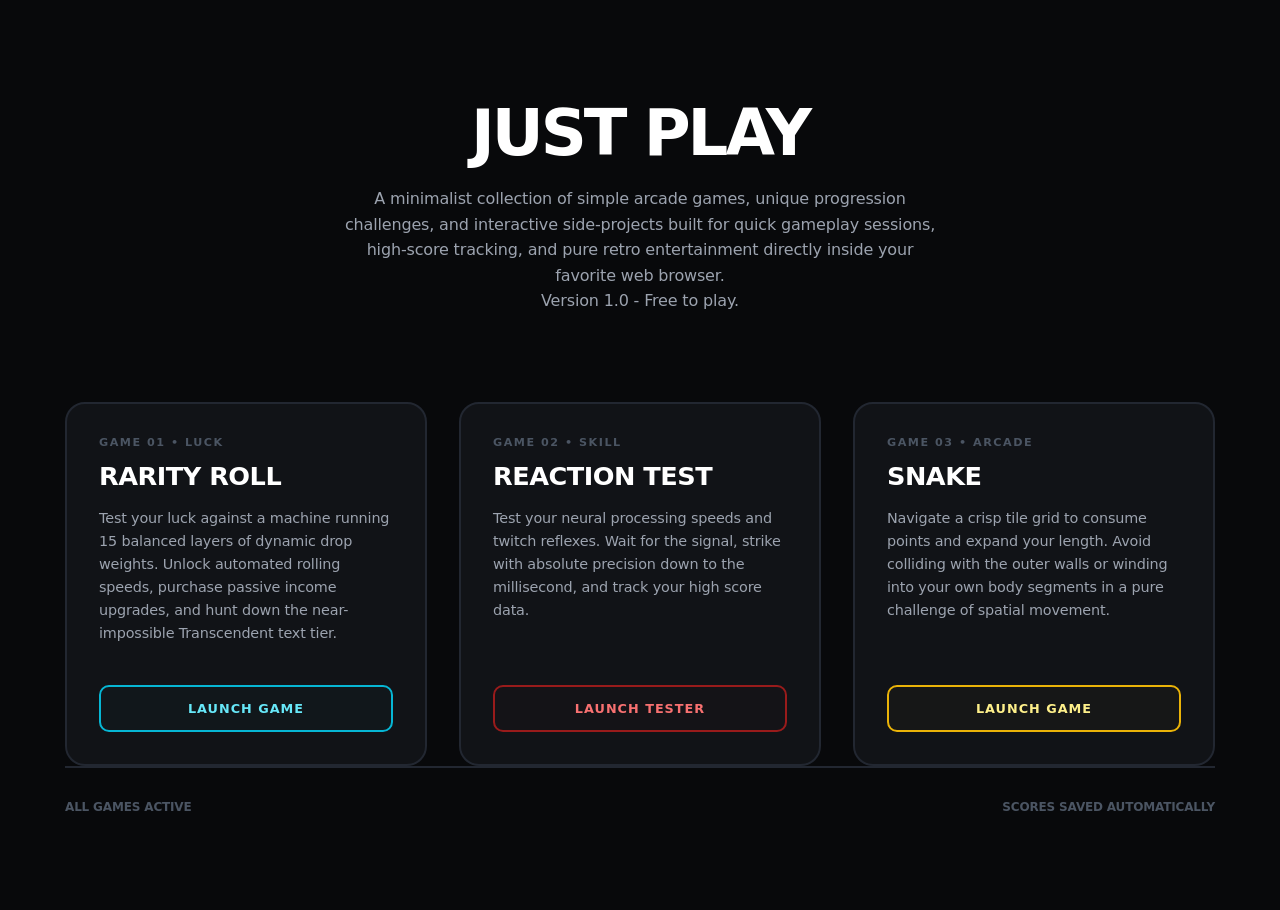
==== index.html @ 229fd8e7 "Add files via upload" ====
<!doctype html>
<html lang="en">
  <head>
    <meta charset="UTF-8" />
    <meta name="viewport" content="width=device-width, initial-scale=1.0" />
    <title>Just Play</title>
    <link rel="stylesheet" href="style.css" />
  </head>
  <body>
    <!-- ARCADE HEADER -->
    <header class="dashboard-header">
      <h1>JUST PLAY</h1>
      <p class="dashboard-subtitle">
        A minimalist collection of simple arcade games, unique progression
        challenges, and interactive side-projects built for quick gameplay
        sessions, high-score tracking, and pure retro entertainment directly
        inside your favorite web browser.
        <br />
        Version 1.0 - Free to play.
      </p>
    </header>

    <!-- 3-COLUMN GAME GRID -->
    <main class="dashboard-grid">
      <!-- GAME 01: RARITY ROLL -->
      <div class="game-launcher-card">
        <div class="card-glow-accent rarity-glow"></div>
        <div class="card-body">
          <div class="card-meta">GAME 01 • LUCK</div>
          <h2 class="card-title">RARITY ROLL</h2>
          <p class="card-description">
            Test your luck against a machine running 15 balanced layers of
            dynamic drop weights. Unlock automated rolling speeds, purchase
            passive income upgrades, and hunt down the near-impossible
            Transcendent text tier.
          </p>
          <a href="Rarity Roll/index.html" class="launch-btn btn-rarity"
            >LAUNCH GAME</a
          >
        </div>
      </div>

      <!-- GAME 02: REACTION TEST -->
      <div class="game-launcher-card">
        <div class="card-glow-accent reaction-glow"></div>
        <div class="card-body">
          <div class="card-meta">GAME 02 • SKILL</div>
          <h2 class="card-title">REACTION TEST</h2>
          <p class="card-description">
            Test your neural processing speeds and twitch reflexes. Wait for the
            signal, strike with absolute precision down to the millisecond, and
            track your high score data.
          </p>
          <a href="Reaction%20Test/index.html" class="launch-btn btn-reaction"
            >LAUNCH TESTER</a
          >
        </div>
      </div>

      <!-- GAME 03: SNAKE -->
      <div class="game-launcher-card">
        <div class="card-glow-accent snake-glow"></div>
        <div class="card-body">
          <div class="card-meta">GAME 03 • ARCADE</div>
          <h2 class="card-title">SNAKE</h2>
          <p class="card-description">
            Navigate a crisp tile grid to consume points and expand your length.
            Avoid colliding with the outer walls or winding into your own body
            segments in a pure challenge of spatial movement.
          </p>
          <a href="Snake%20Game/index.html" class="launch-btn btn-snake"
            >LAUNCH GAME</a
          >
        </div>
      </div>
    </main>

    <!-- CLEAN FOOTER -->
    <footer class="dashboard-footer">
      <div>ALL GAMES ACTIVE</div>
      <div>SCORES SAVED AUTOMATICALLY</div>
    </footer>

    <script src="script.js"></script>
  </body>
</html>
---- style.css ----
/* ==========================================================================
   1. CORE DESIGN VARIABLES & PREMIUM PALETTE
   ========================================================================== */
:root {
  --bg-color: #08090b; /* Slightly deeper black for maximum contrast */
  --card-bg: #111317; /* Clean charcoal card base */
  --panel-bg: #16191f; /* Richer container background */
  --border-color: #222731; /* Subtle structural framing lines */
  --text-primary: #ffffff; /* Pure white for crisp headings */
  --text-secondary: #9ca3af; /* Soft slate for descriptions */
  --text-muted: #4b5563; /* Muted iron for tags and labels */
}

/* ==========================================================================
   2. GLOBAL BASE & RESET
   ========================================================================== */
* {
  margin: 0;
  padding: 0;
  box-sizing: border-box;
  font-family:
    system-ui,
    -apple-system,
    BlinkMacSystemFont,
    "Segoe UI",
    Roboto,
    sans-serif;
}

body {
  background-color: var(--bg-color);
  color: var(--text-primary);
  padding: 6rem 2rem; /* Added breathing room at the top */
  display: flex;
  flex-direction: column;
  align-items: center;
  min-height: 100vh;
  letter-spacing: -0.01em;
}

/* ==========================================================================
   3. CLEAN UPGRADED ARCADE HEADER (No Stats Bar)
   ========================================================================== */
.dashboard-header {
  text-align: center;
  margin-bottom: 5rem; /* Pushes grid down elegantly */
  display: flex;
  flex-direction: column;
  align-items: center;
}

.dashboard-header h1 {
  font-size: 4rem; /* Slightly larger, bolder presence */
  font-weight: 900;
  letter-spacing: -3px; /* Tighter, cleaner kerning */
  color: var(--text-primary);
  text-transform: uppercase;
  margin-bottom: 1rem;
}

.dashboard-subtitle {
  font-size: 1rem;
  color: var(--text-secondary);
  line-height: 1.6;
  padding-bottom: 0.5rem;
  max-width: 600px; /* Gently widened to balance the 31-word layout */
}

/* ==========================================================================
   4. THREE-COLUMN GAME MATRIX
   ========================================================================== */
.dashboard-grid {
  width: 100%;
  max-width: 1150px;
  margin: 0 auto;
  display: grid;
  grid-template-columns: repeat(3, 1fr);
  gap: 2rem; /* Increased spacing to let cards breathe */
  justify-content: center;
}

/* Adaptive mobile layout collapse */
@media (max-width: 950px) {
  .dashboard-grid {
    grid-template-columns: 1fr;
    max-width: 450px;
  }
}

/* ==========================================================================
   5. GAME CARD UPGRADES & INTERACTIVE GLOWS
   ========================================================================== */
.game-launcher-card {
  background-color: var(--card-bg);
  border: 2px solid var(--border-color); /* Sleeker 2px border */
  border-radius: 20px; /* Smoother corner radius */
  position: relative;
  overflow: hidden;
  display: flex;
  flex-direction: column;
  /* Premium cubic-bezier transition for snappy physical pop */
  transition:
    transform 0.4s cubic-bezier(0.25, 1, 0.5, 1),
    border-color 0.3s ease,
    box-shadow 0.4s ease;
}

/* Interactive Card Focus / Hover States */
.game-launcher-card:hover {
  transform: translateY(-6px); /* Clean floating lift */
  border-color: var(--text-secondary);
  box-shadow: 0 20px 40px rgba(0, 0, 0, 0.4);
}

.card-body {
  padding: 2rem; /* Amplified inner padding */
  display: flex;
  flex-direction: column;
  height: 100%;
  position: relative;
  z-index: 2;
}

.card-meta {
  font-size: 0.7rem;
  font-weight: 800;
  color: var(--text-muted);
  letter-spacing: 1.5px; /* Wide tracked meta text */
  margin-bottom: 0.75rem;
}

.card-title {
  font-size: 1.6rem;
  font-weight: 800;
  color: var(--text-primary);
  margin-bottom: 1rem;
  letter-spacing: -0.5px;
}

.card-description {
  font-size: 0.9rem;
  line-height: 1.6;
  color: var(--text-secondary);
  margin-bottom: 2.5rem;
  flex-grow: 1;
}

/* ==========================================================================
   6. PREMIUM ACTION LAUNCH BUTTONS
   ========================================================================== */
.launch-btn {
  display: block;
  text-align: center;
  text-decoration: none;
  padding: 14px;
  border-radius: 10px;
  font-size: 0.8rem;
  font-weight: 800;
  letter-spacing: 1px;
  text-transform: uppercase;
  transition: all 0.25s cubic-bezier(0.25, 1, 0.5, 1);
}

/* --- Cyan Accents (Rarity Roll) --- */
.btn-rarity {
  border: 2px solid #06b6d4;
  color: #67e8f9;
  background: rgba(6, 182, 212, 0.02);
}
.btn-rarity:hover {
  background: #06b6d4;
  color: #000000;
  box-shadow: 0 0 25px rgba(6, 182, 212, 0.35);
}

/* --- Red Accents (Reaction Test) --- */
.btn-reaction {
  border: 2px solid #991b1b;
  color: #f87171;
  background: rgba(153, 27, 27, 0.02);
}
.btn-reaction:hover {
  background: #991b1b;
  color: #ffffff;
  box-shadow: 0 0 25px rgba(153, 27, 27, 0.4);
}

/* --- Gold Accents (Snake) --- */
.btn-snake {
  border: 2px solid #eab308;
  color: #fef08a;
  background: rgba(234, 179, 8, 0.02);
}
.btn-snake:hover {
  background: #eab308;
  color: #000000;
  box-shadow: 0 0 25px rgba(234, 179, 8, 0.35);
}

/* ==========================================================================
   7. BACKDROP GLOW INJECTIONS
   ========================================================================== */
.card-glow-accent {
  position: absolute;
  top: -50%;
  left: -50%;
  width: 200%;
  height: 200%;
  pointer-events: none;
  transition: background 0.4s ease;
  z-index: 1;
}

/* Gentle radial ambient glow on hover */
.game-launcher-card:hover .rarity-glow {
  background: radial-gradient(
    circle at center,
    rgba(6, 182, 212, 0.06) 0%,
    transparent 60%
  );
}
.game-launcher-card:hover .reaction-glow {
  background: radial-gradient(
    circle at center,
    rgba(153, 27, 27, 0.09) 0%,
    transparent 60%
  );
}
.game-launcher-card:hover .snake-glow {
  background: radial-gradient(
    circle at center,
    rgba(234, 179, 8, 0.06) 0%,
    transparent 60%
  );
}

/* ==========================================================================
   8. CLEAN DISCRETE FOOTER
   ========================================================================== */
.dashboard-footer {
  width: 100%;
  max-width: 1150px;
  display: flex;
  justify-content: space-between;
  font-size: 0.75rem;
  font-weight: 700;
  color: var(--text-muted);
  border-top: 2px solid var(--border-color);
  padding-top: 2rem;
  margin-top: auto;
}
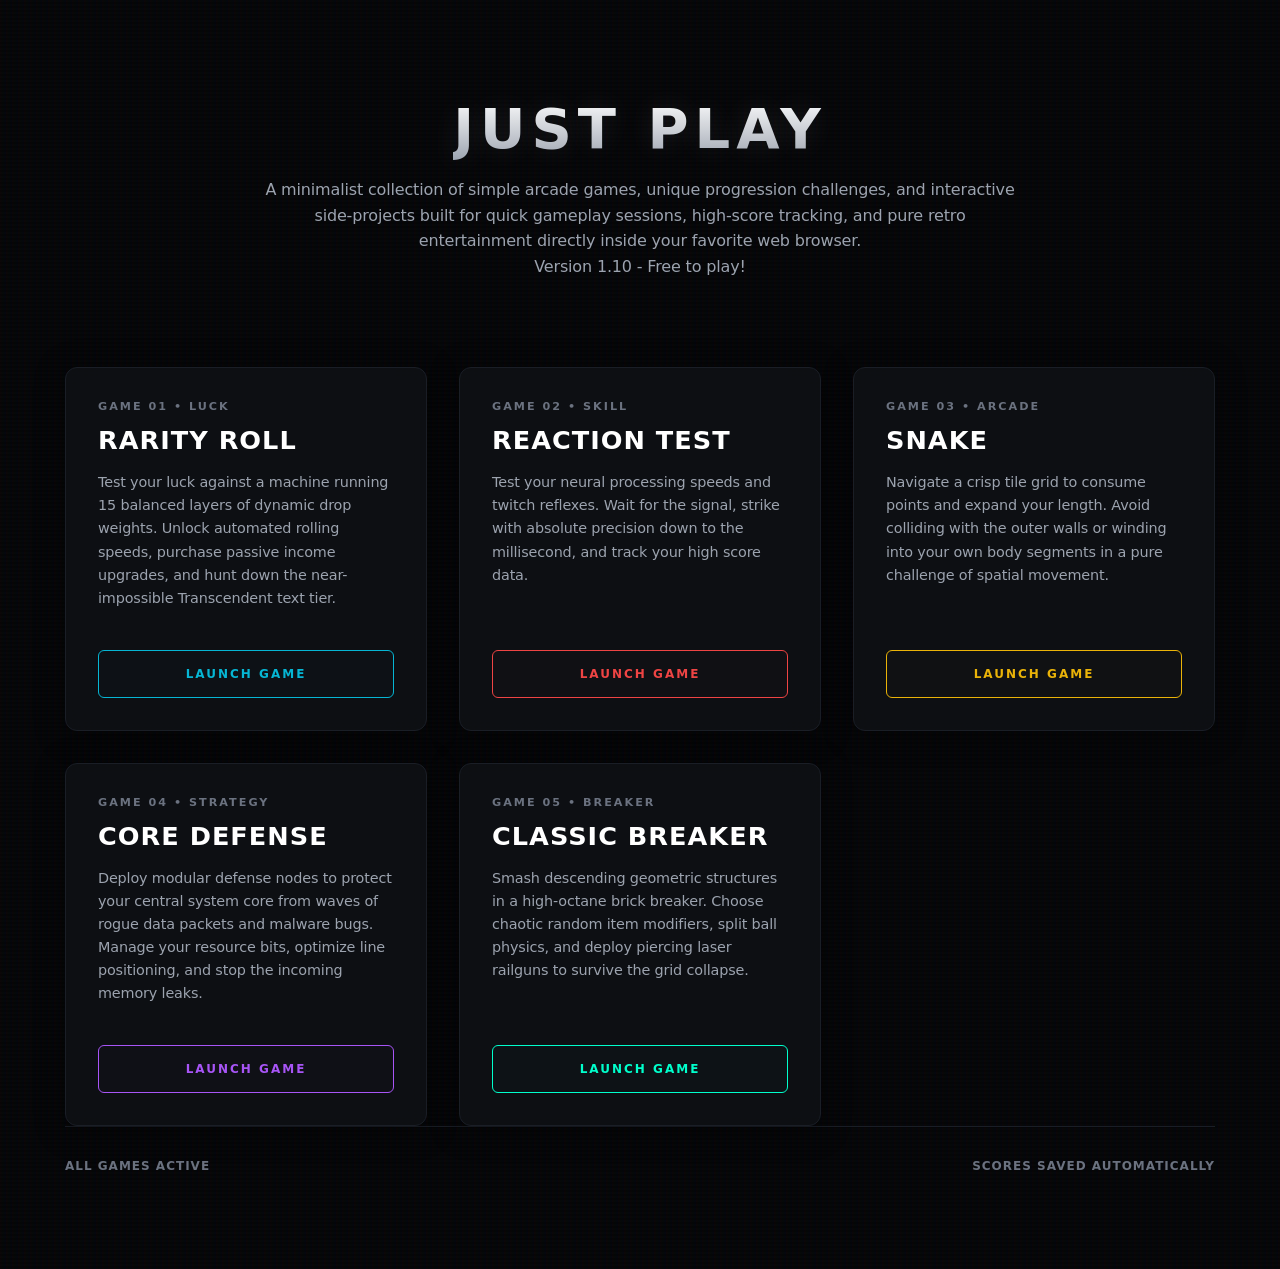
==== commit 357610af: "Add files via upload" ====
--- a/index.html
+++ b/index.html
@@ -16,11 +16,11 @@
         sessions, high-score tracking, and pure retro entertainment directly
         inside your favorite web browser.
         <br />
-        Version 1.0 - Free to play.
+        Version 1.10 - Free to play!
       </p>
     </header>
 
-    <!-- 3-COLUMN GAME GRID -->
+    <!-- 3-COLUMN GAME GRID (AUTOMATIC WRAPPING) -->
     <main class="dashboard-grid">
       <!-- GAME 01: RARITY ROLL -->
       <div class="game-launcher-card">
@@ -51,8 +51,8 @@
             signal, strike with absolute precision down to the millisecond, and
             track your high score data.
           </p>
-          <a href="Reaction%20Test/index.html" class="launch-btn btn-reaction"
-            >LAUNCH TESTER</a
+          <a href="Reaction Test/index.html" class="launch-btn btn-reaction"
+            >LAUNCH GAME</a
           >
         </div>
       </div>
@@ -68,7 +68,42 @@
             Avoid colliding with the outer walls or winding into your own body
             segments in a pure challenge of spatial movement.
           </p>
-          <a href="Snake%20Game/index.html" class="launch-btn btn-snake"
+          <a href="Snake Game/index.html" class="launch-btn btn-snake"
+            >LAUNCH GAME</a
+          >
+        </div>
+      </div>
+
+      <!-- GAME 04: CORE DEFENSE -->
+      <div class="game-launcher-card">
+        <div class="card-glow-accent defense-glow"></div>
+        <div class="card-body">
+          <div class="card-meta">GAME 04 • STRATEGY</div>
+          <h2 class="card-title">CORE DEFENSE</h2>
+          <p class="card-description">
+            Deploy modular defense nodes to protect your central system core
+            from waves of rogue data packets and malware bugs. Manage your
+            resource bits, optimize line positioning, and stop the incoming
+            memory leaks.
+          </p>
+          <a href="Tower Defence/index.html" class="launch-btn btn-defense"
+            >LAUNCH GAME</a
+          >
+        </div>
+      </div>
+
+      <!-- GAME 05: CLASSIC BREAKER -->
+      <div class="game-launcher-card">
+        <div class="card-glow-accent breaker-glow"></div>
+        <div class="card-body">
+          <div class="card-meta">GAME 05 • BREAKER</div>
+          <h2 class="card-title">CLASSIC BREAKER</h2>
+          <p class="card-description">
+            Smash descending geometric structures in a high-octane brick
+            breaker. Choose chaotic random item modifiers, split ball physics,
+            and deploy piercing laser railguns to survive the grid collapse.
+          </p>
+          <a href="Breaker/index.html" class="launch-btn btn-breaker"
             >LAUNCH GAME</a
           >
         </div>
--- a/style.css
+++ b/style.css
@@ -2,13 +2,23 @@
    1. CORE DESIGN VARIABLES & PREMIUM PALETTE
    ========================================================================== */
 :root {
-  --bg-color: #08090b; /* Slightly deeper black for maximum contrast */
-  --card-bg: #111317; /* Clean charcoal card base */
-  --panel-bg: #16191f; /* Richer container background */
-  --border-color: #222731; /* Subtle structural framing lines */
-  --text-primary: #ffffff; /* Pure white for crisp headings */
-  --text-secondary: #9ca3af; /* Soft slate for descriptions */
-  --text-muted: #4b5563; /* Muted iron for tags and labels */
+  /* Ultra-Deep Base Matrix */
+  --bg-color: #050608; /* True void black for infinite contrast */
+  --card-bg: rgba(17, 19, 23, 0.75); /* Acrylic glass overlay base */
+  --panel-bg: #0d0f12; /* Structured technical control deck */
+  --border-color: #1a1e26; /* Base mechanical framing */
+
+  /* System Brand Colors (High-Saturation Neon Matrix) */
+  --accent-rarity: #06b6d4; /* Cyber Cyan */
+  --accent-reaction: #ef4444; /* Volatile Crimson */
+  --accent-snake: #eab308; /* Arcade Gold */
+  --accent-defense: #a855f7; /* System Overdrive Purple */
+  --accent-breaker: #00ffcc; /* Cyber Emerald Green */
+
+  /* Precision Typography Scale */
+  --text-primary: #ffffff; /* Pure laser white */
+  --text-secondary: #9ca3af; /* Clean engineering slate */
+  --text-muted: #6b7280; /* High-visibility data iron */
 }
 
 /* ==========================================================================
@@ -30,12 +40,26 @@
 body {
   background-color: var(--bg-color);
   color: var(--text-primary);
-  padding: 6rem 2rem; /* Added breathing room at the top */
+  padding: 6rem 2rem;
   display: flex;
   flex-direction: column;
   align-items: center;
   min-height: 100vh;
   letter-spacing: -0.01em;
+
+  /* --- TYPING THE TEXTURE RENDERERS HERE --- */
+  overflow-x: hidden;
+  background-image:
+    linear-gradient(rgba(18, 16, 16, 0) 50%, rgba(0, 0, 0, 0.25) 50%),
+    linear-gradient(
+      90deg,
+      rgba(255, 0, 0, 0.03),
+      rgba(0, 255, 0, 0.01),
+      rgba(0, 0, 255, 0.03)
+    );
+  background-size:
+    100% 4px,
+    6px 100%;
 }
 
 /* ==========================================================================
@@ -43,19 +67,25 @@
    ========================================================================== */
 .dashboard-header {
   text-align: center;
-  margin-bottom: 5rem; /* Pushes grid down elegantly */
+  margin-bottom: 5rem;
   display: flex;
   flex-direction: column;
   align-items: center;
 }
 
 .dashboard-header h1 {
-  font-size: 4rem; /* Slightly larger, bolder presence */
   font-weight: 900;
-  letter-spacing: -3px; /* Tighter, cleaner kerning */
   color: var(--text-primary);
   text-transform: uppercase;
   margin-bottom: 1rem;
+
+  /* Your updated and newly typed properties: */
+  font-size: 3.5rem;
+  letter-spacing: 6px;
+  background: linear-gradient(180deg, #ffffff 0%, #9ca3af 100%);
+  background-clip: text;
+  -webkit-text-fill-color: transparent;
+  text-shadow: 0 0 30px rgba(255, 255, 255, 0.1);
 }
 
 .dashboard-subtitle {
@@ -63,7 +93,9 @@
   color: var(--text-secondary);
   line-height: 1.6;
   padding-bottom: 0.5rem;
-  max-width: 600px; /* Gently widened to balance the 31-word layout */
+
+  /* Your updated property: */
+  max-width: 750px;
 }
 
 /* ==========================================================================
@@ -75,66 +107,95 @@
   margin: 0 auto;
   display: grid;
   grid-template-columns: repeat(3, 1fr);
-  gap: 2rem; /* Increased spacing to let cards breathe */
+  gap: 2rem;
   justify-content: center;
 }
 
-/* Adaptive mobile layout collapse */
+/* Updated tablet layout (drops to 2 columns seamlessly) */
 @media (max-width: 950px) {
   .dashboard-grid {
-    grid-template-columns: 1fr;
-    max-width: 450px;
+    grid-template-columns: repeat(2, 1fr); /* Typed change */
+    max-width: 750px; /* Typed change */
   }
 }
 
+/* New mobile layout collapse */
+@media (max-width: 650px) {
+  .dashboard-grid {
+    grid-template-columns: 1fr; /* Typed addition */
+    max-width: 400px; /* Typed addition */
+  }
+}
+
 /* ==========================================================================
    5. GAME CARD UPGRADES & INTERACTIVE GLOWS
    ========================================================================== */
 .game-launcher-card {
-  background-color: var(--card-bg);
-  border: 2px solid var(--border-color); /* Sleeker 2px border */
-  border-radius: 20px; /* Smoother corner radius */
   position: relative;
   overflow: hidden;
   display: flex;
   flex-direction: column;
-  /* Premium cubic-bezier transition for snappy physical pop */
   transition:
     transform 0.4s cubic-bezier(0.25, 1, 0.5, 1),
     border-color 0.3s ease,
     box-shadow 0.4s ease;
-}
-
-/* Interactive Card Focus / Hover States */
+
+  /* Your updated and newly typed properties: */
+  background: rgba(17, 19, 23, 0.75);
+  border: 1px solid var(--border-color);
+  border-radius: 12px;
+  backdrop-filter: blur(12px);
+  -webkit-backdrop-filter: blur(12px);
+  box-shadow: 0 4px 30px rgba(0, 0, 0, 0.4);
+}
+
 .game-launcher-card:hover {
-  transform: translateY(-6px); /* Clean floating lift */
-  border-color: var(--text-secondary);
-  box-shadow: 0 20px 40px rgba(0, 0, 0, 0.4);
+  transform: translateY(-6px);
+  box-shadow: 0 15px 35px rgba(0, 0, 0, 0.6); /* Updated shadow weight */
+}
+
+/* New Typed Underlayer Glow Engine */
+.card-glow-accent {
+  position: absolute;
+  inset: 0;
+  pointer-events: none;
+  opacity: 0;
+  transition: opacity 0.4s ease;
+  z-index: 1;
+}
+.game-launcher-card:hover .card-glow-accent {
+  opacity: 1;
 }
 
 .card-body {
-  padding: 2rem; /* Amplified inner padding */
+  padding: 2rem;
   display: flex;
   flex-direction: column;
-  height: 100%;
   position: relative;
   z-index: 2;
+
+  /* Your updated property: */
+  flex-grow: 1;
 }
 
 .card-meta {
   font-size: 0.7rem;
   font-weight: 800;
   color: var(--text-muted);
-  letter-spacing: 1.5px; /* Wide tracked meta text */
   margin-bottom: 0.75rem;
+
+  /* Your updated property: */
+  letter-spacing: 2px;
 }
 
 .card-title {
   font-size: 1.6rem;
-  font-weight: 800;
   color: var(--text-primary);
   margin-bottom: 1rem;
-  letter-spacing: -0.5px;
+
+  /* Your updated properties: */
+  font-weight: 900;
+  letter-spacing: 1px;
 }
 
 .card-description {
@@ -152,49 +213,76 @@
   display: block;
   text-align: center;
   text-decoration: none;
-  padding: 14px;
-  border-radius: 10px;
-  font-size: 0.8rem;
   font-weight: 800;
-  letter-spacing: 1px;
   text-transform: uppercase;
   transition: all 0.25s cubic-bezier(0.25, 1, 0.5, 1);
+
+  /* Your updated and newly typed properties: */
+  padding: 1rem;
+  border-radius: 6px;
+  font-size: 0.75rem;
+  letter-spacing: 2px;
+  margin-top: auto;
 }
 
 /* --- Cyan Accents (Rarity Roll) --- */
 .btn-rarity {
-  border: 2px solid #06b6d4;
-  color: #67e8f9;
-  background: rgba(6, 182, 212, 0.02);
+  border: 1px solid var(--accent-rarity);
+  color: var(--accent-rarity);
+  background: rgba(6, 182, 212, 0.01);
 }
 .btn-rarity:hover {
-  background: #06b6d4;
-  color: #000000;
-  box-shadow: 0 0 25px rgba(6, 182, 212, 0.35);
+  background: var(--accent-rarity);
+  color: #000000;
+  box-shadow: 0 0 25px rgba(6, 182, 212, 0.4);
 }
 
 /* --- Red Accents (Reaction Test) --- */
 .btn-reaction {
-  border: 2px solid #991b1b;
-  color: #f87171;
-  background: rgba(153, 27, 27, 0.02);
+  border: 1px solid var(--accent-reaction);
+  color: var(--accent-reaction);
+  background: rgba(239, 68, 68, 0.01);
 }
 .btn-reaction:hover {
-  background: #991b1b;
-  color: #ffffff;
-  box-shadow: 0 0 25px rgba(153, 27, 27, 0.4);
+  background: var(--accent-reaction);
+  color: #000000;
+  box-shadow: 0 0 25px rgba(239, 68, 68, 0.4);
 }
 
 /* --- Gold Accents (Snake) --- */
 .btn-snake {
-  border: 2px solid #eab308;
-  color: #fef08a;
-  background: rgba(234, 179, 8, 0.02);
+  border: 1px solid var(--accent-snake);
+  color: var(--accent-snake);
+  background: rgba(234, 179, 8, 0.01);
 }
 .btn-snake:hover {
-  background: #eab308;
-  color: #000000;
-  box-shadow: 0 0 25px rgba(234, 179, 8, 0.35);
+  background: var(--accent-snake);
+  color: #000000;
+  box-shadow: 0 0 25px rgba(234, 179, 8, 0.4);
+}
+
+/* --- Purple Accents (Core Defense) --- */
+.btn-defense {
+  border: 1px solid var(--accent-defense);
+  color: var(--accent-defense);
+  background: rgba(168, 85, 247, 0.01);
+}
+.btn-defense:hover {
+  background: var(--accent-defense);
+  color: #000000;
+  box-shadow: 0 0 25px rgba(168, 85, 247, 0.4);
+}
+
+/* --- Emerald Green Accents (Quantum Breaker - NEW!) --- */
+.btn-breaker {
+  border: 1px solid var(--accent-breaker);
+  color: var(--accent-breaker);
+  background: rgba(0, 255, 204, 0.01);
+}
+.btn-breaker:hover {
+  background: var(--accent-breaker);
+  color: #000000;
+  box-shadow: 0 0 25px rgba(0, 255, 204, 0.4);
 }
 
 /* ==========================================================================
@@ -219,17 +307,38 @@
     transparent 60%
   );
 }
+
+/* Updated high-contrast red glow */
 .game-launcher-card:hover .reaction-glow {
   background: radial-gradient(
     circle at center,
-    rgba(153, 27, 27, 0.09) 0%,
-    transparent 60%
-  );
-}
+    rgba(239, 68, 68, 0.08) 0%,
+    transparent 60%
+  );
+}
+
 .game-launcher-card:hover .snake-glow {
   background: radial-gradient(
     circle at center,
     rgba(234, 179, 8, 0.06) 0%,
+    transparent 60%
+  );
+}
+
+/* Core Defense Glow Layer */
+.game-launcher-card:hover .defense-glow {
+  background: radial-gradient(
+    circle at center,
+    rgba(168, 85, 247, 0.07) 0%,
+    transparent 60%
+  );
+}
+
+/* Quantum Breaker Glow Layer (NEW!) */
+.game-launcher-card:hover .breaker-glow {
+  background: radial-gradient(
+    circle at center,
+    rgba(0, 255, 204, 0.07) 0%,
     transparent 60%
   );
 }
@@ -245,7 +354,12 @@
   font-size: 0.75rem;
   font-weight: 700;
   color: var(--text-muted);
-  border-top: 2px solid var(--border-color);
   padding-top: 2rem;
   margin-top: auto;
-}
+
+  /* Your updated and newly typed properties: */
+  border-top: 1px solid var(--border-color);
+  letter-spacing: 1px;
+  flex-wrap: wrap;
+  gap: 1rem;
+}
